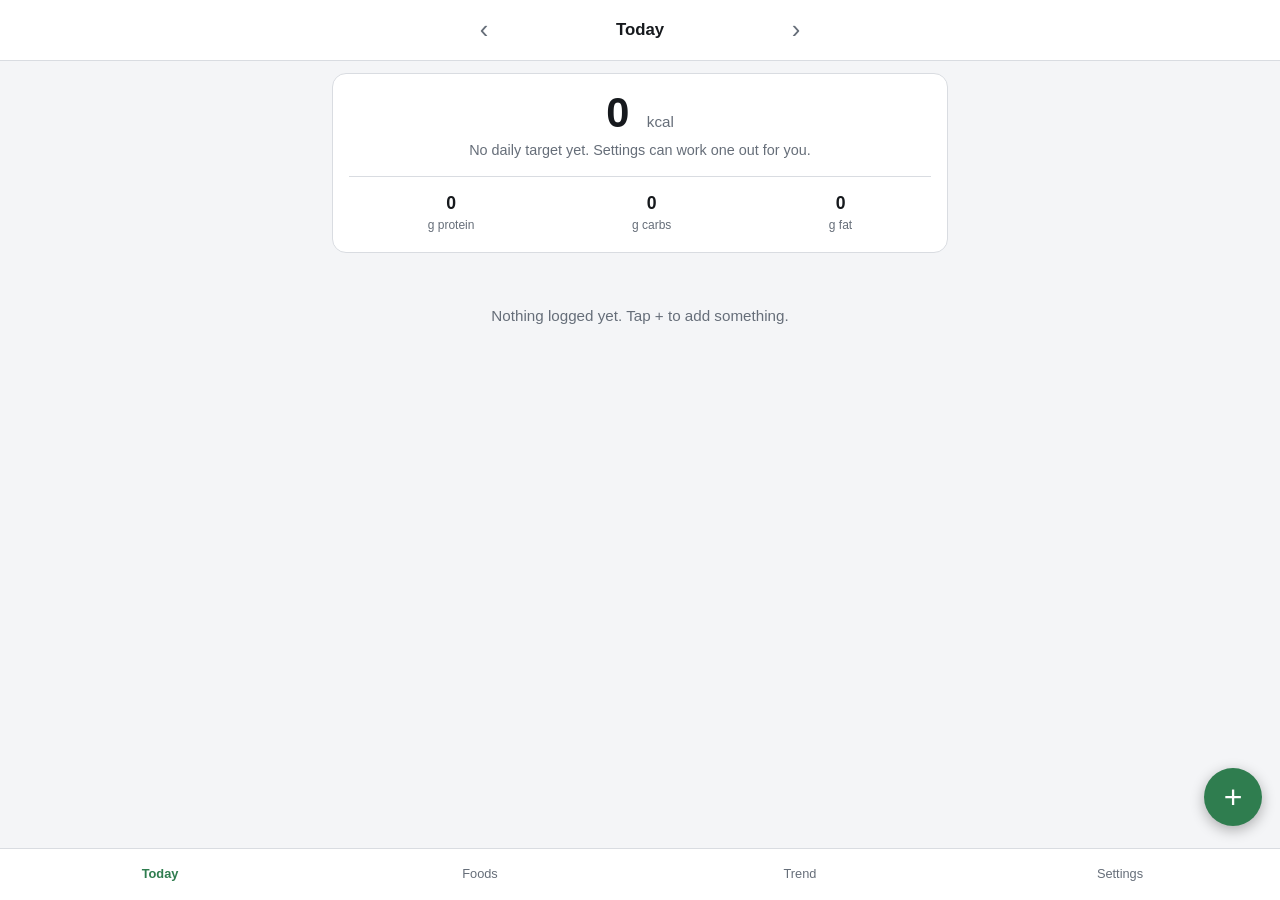
==== index.html @ dab5696a "Make the scale buttons say what happened, and add a probe 'Both buttons did nothing' was not a Bluet" ====
<!DOCTYPE html>
<html lang="en">
<head>
<meta charset="utf-8">
<meta name="viewport" content="width=device-width, initial-scale=1, viewport-fit=cover">
<meta name="theme-color" media="(prefers-color-scheme: light)" content="#ffffff">
<meta name="theme-color" media="(prefers-color-scheme: dark)" content="#1a1e24">
<meta name="mobile-web-app-capable" content="yes">
<meta name="apple-mobile-web-app-capable" content="yes">
<meta name="apple-mobile-web-app-title" content="Calories">
<title>Calorie Tracker</title>
<link rel="stylesheet" href="style.css">
<link rel="manifest" href="manifest.json">
<link rel="icon" href="icons/icon-32.png" sizes="32x32" type="image/png">
<link rel="apple-touch-icon" href="icons/icon-180.png">
</head>
<body>

<header class="topbar">
  <div class="datenav">
    <button id="prevDay" class="iconbtn" aria-label="Previous day">&#8249;</button>
    <button id="dayLabel" class="daylabel" aria-label="Change date">Today</button>
    <button id="nextDay" class="iconbtn" aria-label="Next day">&#8250;</button>
  </div>
  <input type="date" id="datePicker" class="visually-hidden" aria-label="Pick a date">
</header>

<main>

  <!-- ================= TODAY ================= -->
  <section id="view-today" class="view">

    <div class="summary">
      <div class="kcal">
        <span id="kcalBig">0</span>
        <span class="unit" id="kcalUnit">kcal</span>
      </div>
      <div id="kcalCaption" class="target"></div>
      <div class="bar" id="kcalBar" hidden><div id="kcalBarFill"></div></div>
      <div class="macros">
        <div><b id="mProtein">0</b><span>g protein</span></div>
        <div><b id="mCarbs">0</b><span>g carbs</span></div>
        <div><b id="mFat">0</b><span>g fat</span></div>
      </div>
    </div>

    <div id="logList"></div>

  </section>

  <!-- ============= FOODS AND MEALS ============= -->
  <section id="view-foods" class="view" hidden>
    <div class="segmented" id="foodsSegment">
      <button data-seg="foods" class="is-active">Foods</button>
      <button data-seg="meals">Meals</button>
    </div>

    <div id="foodsPane">
      <div class="rowbar">
        <input type="search" id="foodFilter" placeholder="Search your foods" autocomplete="off">
        <button id="foodsScanBtn" class="btn" aria-label="Scan a barcode">Scan</button>
        <button id="newFoodBtn" class="btn primary">New</button>
      </div>
      <div id="foodList"></div>
    </div>

    <div id="mealsPane" hidden>
      <div class="rowbar">
        <input type="search" id="mealFilter" placeholder="Search your meals" autocomplete="off">
        <button id="newMealBtn" class="btn primary">New</button>
      </div>
      <div id="mealList"></div>
    </div>
  </section>

  <!-- ================= TREND ================= -->
  <section id="view-trend" class="view" hidden>
    <div class="card">
      <h2>Weigh in</h2>
      <div class="qtyrow">
        <input type="number" id="weightInput" inputmode="decimal" step="0.1"
               placeholder="lbs" aria-label="Weight in pounds">
        <input type="date" id="weightDate" aria-label="Date of this weigh-in">
      </div>
      <div class="grid4">
        <label class="field"><span>Body fat % (optional)</span>
          <input type="number" id="bodyFatInput" inputmode="decimal" step="0.1"
                 placeholder="from your scale"></label>
        <label class="field"><span>Muscle mass, lb (optional)</span>
          <input type="number" id="muscleInput" inputmode="decimal" step="0.1"
                 placeholder="from your scale"></label>
      </div>
      <button id="saveWeight" class="btn primary wide">Save weight</button>
      <div id="bleBox">
        <button id="bleConnect" class="btn wide">Read from my scale</button>
        <button id="bleAll" class="btn wide">Show every device</button>
        <button id="bleProbe" class="btn wide">What does my scale offer?</button>
      </div>
      <p id="bleMsg" class="msg"></p>
      <pre id="bleReport" class="report" hidden></pre>
      <p id="weightMsg" class="msg"></p>
    </div>

    <div class="card">
      <h2>Trend</h2>
      <div id="chart" class="chart"></div>
      <p id="chartCaption" class="hint"></p>
    </div>

    <div class="card">
      <h2>What you actually burn</h2>
      <div id="tdeeBody"></div>
    </div>

    <div class="card">
      <h2>BMI and body composition</h2>
      <div id="compBody"></div>
    </div>

    <div class="card">
      <h2>Getting to your goal</h2>
      <div id="goalBody"></div>
    </div>

    <div class="card" id="plateauCard">
      <h2>Are you still losing?</h2>
      <div id="plateauBody"></div>
    </div>

    <div class="card">
      <h2>Recent weigh-ins</h2>
      <div id="weighList"></div>
    </div>
  </section>

  <!-- ================ SETTINGS =============== -->
  <section id="view-settings" class="view" hidden>
    <div class="card">
      <h2>Daily target</h2>
      <label class="field">
        <span>Target calories</span>
        <input type="number" id="setTargetKcal" inputmode="numeric" placeholder="e.g. 2000">
      </label>
      <label class="field">
        <span>Goal weight (lbs)</span>
        <input type="number" id="setGoalWeight" inputmode="decimal" placeholder="optional">
      </label>
      <label class="field">
        <span>Aiming to lose (lbs per week)</span>
        <input type="number" id="setTargetRate" inputmode="decimal" step="0.25"
               placeholder="1">
      </label>
      <p class="hint">The rate is what the Trend screen uses to work out a new
        target if your losses stall. One pound a week is a 500 kcal daily gap.</p>
      <button id="saveSettingsBtn" class="btn primary wide">Save</button>
      <p id="settingsMsg" class="msg"></p>
    </div>

    <div class="card">
      <h2>Work out a target for me</h2>
      <p class="hint">If you don't know where to start, this estimates your
        burn rate from your body and how active you are. It is a formula, not
        a measurement — it gets you through the first fortnight, and then the
        Trend screen replaces it with your real number.</p>

      <div class="grid4">
        <label class="field"><span>Current weight (lbs)</span>
          <input type="number" id="estWeight" inputmode="decimal" step="0.1"></label>
        <label class="field"><span>Age</span>
          <input type="number" id="estAge" inputmode="numeric"></label>
        <label class="field"><span>Height (feet)</span>
          <input type="number" id="estFeet" inputmode="numeric"></label>
        <label class="field"><span>and inches</span>
          <input type="number" id="estInches" inputmode="numeric"></label>
      </div>

      <label class="field"><span>Formula</span>
        <select id="estSex">
          <option value="male">Male</option>
          <option value="female">Female</option>
        </select>
      </label>

      <label class="field"><span>How active are you?</span>
        <select id="estActivity"></select>
      </label>

      <label class="field"><span>Body fat % (optional)</span>
        <input type="number" id="estBodyFat" inputmode="decimal" step="0.1"
               placeholder="leave blank if you don't know"></label>
      <p class="hint">Only fill that in if you've actually had it measured. If
        you do, it switches to a formula based on lean mass, which needs
        neither your age nor the choice above.</p>

      <button id="estimateBtn" class="btn primary wide">Work it out</button>
      <div id="estimateResult"></div>
    </div>

    <div class="card">
      <h2>USDA lookups &mdash; worth setting up</h2>
      <p class="hint"><b>Add a key and scanning gets noticeably better.</b>
        USDA FoodData Central stores the nutrition panel exactly as printed on
        the packet, so a scan needs no guessing at all. It is asked alongside
        Open Food Facts on every scan and its answer wins whenever it has one.</p>
      <p class="hint">The key is free, takes about thirty seconds, and stays on
        this phone - it is only ever sent to USDA, and is never committed to
        the repository. Without one the app still works: Open Food Facts covers
        more products, it just often lacks the serving size.</p>
      <label class="field"><span>USDA key</span>
        <input type="text" id="usdaKey" autocomplete="off" spellcheck="false"
               placeholder="leave blank to use the shared key"></label>
      <button id="saveUsdaKey" class="btn primary wide">Save key</button>
      <button id="testUsdaKey" class="btn wide">Test the lookup</button>
      <p id="usdaMsg" class="msg"></p>
      <p class="hint">Free keys come from
        <a id="usdaSignup" href="https://fdc.nal.usda.gov/api-key-signup.html"
           target="_blank" rel="noopener">fdc.nal.usda.gov</a>.</p>
    </div>

    <div class="card">
      <h2>Check my foods</h2>
      <p class="hint">Goes through everything in your library looking for
        mistakes: calories that do not match the macros, portions that are the
        wrong size, a barcode on two foods. It can also re-ask the databases
        about anything you scanned and tell you where your figures differ from
        theirs. It only reports - nothing is changed.</p>
      <button id="auditBtn" class="btn primary wide">Check my foods</button>
      <button id="auditOnlineBtn" class="btn wide">Also re-check against the databases</button>
      <p id="auditMsg" class="msg"></p>
      <div id="auditResults"></div>
    </div>

    <div class="card">
      <h2>Backup</h2>
      <p class="hint">Your data lives in this browser only. If you clear site
        data or switch phones it is gone, so export a copy now and then.</p>
      <button id="exportBtn" class="btn wide">Export a backup file</button>
      <button id="importBtn" class="btn wide">Restore from a backup file</button>
      <input type="file" id="importFile" accept="application/json,.json" class="visually-hidden">
      <p id="backupMsg" class="msg"></p>
    </div>

    <div class="card">
      <h2>The app itself</h2>
      <p id="offlineState" class="hint">Checking...</p>
      <button id="updateBtn" class="btn wide">Check for an update</button>
    </div>

    <div class="card danger">
      <h2>Danger zone</h2>
      <button id="clearBtn" class="btn wide danger">Erase all data</button>
    </div>

    <p class="version">Calorie Tracker &middot; build
      <span id="buildId">unknown</span></p>
  </section>

</main>

<button id="fab" class="fab" aria-label="Log food">+</button>

<nav class="tabs">
  <button class="tab is-active" data-view="today">Today</button>
  <button class="tab" data-view="foods">Foods</button>
  <button class="tab" data-view="trend">Trend</button>
  <button class="tab" data-view="settings">Settings</button>
</nav>

<!-- ============== SHEET: pick a food ============== -->
<div id="pickSheet" class="sheet" hidden>
  <div class="sheet-panel">
    <div class="sheet-head">
      <h2>Log food</h2>
      <button class="iconbtn close" data-close aria-label="Close">&times;</button>
    </div>

    <div class="mealtimes" id="mealTimePicker">
      <button data-meal="breakfast">Breakfast</button>
      <button data-meal="lunch">Lunch</button>
      <button data-meal="dinner">Dinner</button>
      <button data-meal="snack">Snack</button>
    </div>

    <div class="segmented" id="pickSegment">
      <button data-seg="foods" class="is-active">Foods</button>
      <button data-seg="meals">Meals</button>
    </div>

    <div class="rowbar">
      <input type="search" id="pickSearch" placeholder="Search food" autocomplete="off">
      <button id="pickScanBtn" class="btn">Scan</button>
    </div>
    <div id="pickResults" class="picklist"></div>
    <button id="pickNewFood" class="btn wide">Add a food that isn't here yet</button>
  </div>
</div>

<!-- ============== SHEET: quantity ============== -->
<div id="qtySheet" class="sheet" hidden>
  <div class="sheet-panel">
    <div class="sheet-head">
      <h2 id="qtyFoodName">Food</h2>
      <button class="iconbtn close" data-close aria-label="Close">&times;</button>
    </div>
    <div class="qtyrow">
      <input type="number" id="qtyAmount" inputmode="decimal" step="any" value="1">
      <select id="qtyPortion"></select>
    </div>
    <p id="qtyPreview" class="preview"></p>
    <button id="qtyConfirm" class="btn primary wide">Add to log</button>
  </div>
</div>

<!-- ============== SHEET: barcode scanner ============== -->
<div id="scanSheet" class="sheet" hidden>
  <div class="sheet-panel">
    <div class="sheet-head">
      <h2>Scan a barcode</h2>
      <button class="iconbtn close" data-close aria-label="Close">&times;</button>
    </div>
    <div class="scanstage">
      <div id="scanStage" class="scanvideo"></div>
      <div class="reticle"></div>
    </div>
    <p id="scanStatus" class="msg"></p>
    <details id="manualBox" class="helper">
      <summary>Type the number instead</summary>
      <div class="helper-body">
        <p>Every barcode has its digits printed underneath it.</p>
        <div class="qtyrow">
          <input type="text" id="manualCode" inputmode="numeric"
                 autocomplete="off" placeholder="012345678905">
          <button id="manualGo" class="btn primary">Look up</button>
        </div>
      </div>
    </details>
  </div>
</div>

<!-- ============== SHEET: food editor ============== -->
<div id="foodSheet" class="sheet" hidden>
  <div class="sheet-panel">
    <div class="sheet-head">
      <h2 id="foodSheetTitle">New food</h2>
      <button class="iconbtn close" data-close aria-label="Close">&times;</button>
    </div>

    <label class="field"><span>Name</span>
      <input type="text" id="fName" placeholder="Butterbread"></label>
    <label class="field"><span>Brand</span>
      <input type="text" id="fBrand" placeholder="Nature's Own"></label>
    <label class="field"><span>Barcode</span>
      <input type="text" id="fBarcode" inputmode="numeric" placeholder="optional"></label>
    <p id="foodNotes" class="notes" hidden></p>

    <h3>Nutrition</h3>

    <div id="servingPane">
      <p class="hint" id="svHint">Copy this straight off the label, exactly as
        it's written. The serving weight in grams is printed there too, usually
        in brackets right after the serving size - "1 slice (28g)".</p>
      <div class="grid4">
        <label class="field"><span id="svGramsLabel">One serving weighs (g)</span>
          <input type="number" id="svGrams" inputmode="decimal" step="any"></label>
        <label class="field"><span>Count it as (optional)</span>
          <input type="text" id="svName" placeholder="slice, cup, bottle"></label>
        <label class="field"><span>Calories</span>
          <input type="number" id="svKcal" inputmode="decimal" step="any"></label>
        <label class="field"><span>Protein g</span>
          <input type="number" id="svProtein" inputmode="decimal" step="any"></label>
        <label class="field"><span>Carbs g</span>
          <input type="number" id="svCarbs" inputmode="decimal" step="any"></label>
        <label class="field"><span>Fat g</span>
          <input type="number" id="svFat" inputmode="decimal" step="any"></label>
      </div>
      <div id="svSuggest" class="notes" hidden></div>
      <p id="svEcho" class="hint"></p>
    </div>

    <h3>Other ways you measure it
      <span class="hint-inline">(optional)</span></h3>
    <p class="hint">The serving above is already one way. Add more if you
      measure it differently at different times - a cup as well as a slice.
      Grams is always available without adding anything.</p>
    <div id="portionRows"></div>
    <button id="addPortionBtn" class="btn small">Add a portion</button>

    <div class="sheet-actions">
      <button id="deleteFoodBtn" class="btn danger" hidden>Delete</button>
      <button id="saveFoodBtn" class="btn primary">Save food</button>
    </div>
    <p id="foodMsg" class="msg"></p>
  </div>
</div>

<!-- ============== SHEET: meal builder ============== -->
<div id="mealSheet" class="sheet" hidden>
  <div class="sheet-panel">
    <div class="sheet-head">
      <h2 id="mealSheetTitle">New meal</h2>
      <button class="iconbtn close" data-close aria-label="Close">&times;</button>
    </div>

    <label class="field"><span>Name</span>
      <input type="text" id="mealName" placeholder="Bologna sandwich"></label>

    <h3>What goes in it</h3>
    <div id="mealItems"></div>
    <div class="rowbar">
      <button id="mealAddItem" class="btn small">Add an ingredient</button>
      <button id="mealScanItem" class="btn small">Scan one in</button>
    </div>

    <p id="mealTotals" class="preview"></p>

    <details class="helper">
      <summary>I cooked a batch of this</summary>
      <div class="helper-body">
        <p>For a pot of chilli: list everything that went in, weigh the
          finished pot, and press the button. You get a new food worked out
          per 100 g, so from then on you weigh your bowl and log the grams.</p>
        <div class="qtyrow">
          <input type="number" id="batchGrams" inputmode="decimal" step="any"
                 placeholder="finished weight in g">
          <button id="batchBtn" class="btn">Make it a food</button>
        </div>
      </div>
    </details>

    <div class="sheet-actions">
      <button id="deleteMealBtn" class="btn danger" hidden>Delete</button>
      <button id="saveMealBtn" class="btn primary">Save meal</button>
    </div>
    <p id="mealMsg" class="msg"></p>
  </div>
</div>

<!-- ============== SHEET: log a meal ============== -->
<div id="mealLogSheet" class="sheet" hidden>
  <div class="sheet-panel">
    <div class="sheet-head">
      <h2 id="mealLogName">Meal</h2>
      <button class="iconbtn close" data-close aria-label="Close">&times;</button>
    </div>
    <p class="hint">Change any line before logging it - four slices of bologna
      today instead of three. The saved meal stays as it was.</p>
    <div id="mealLogItems"></div>
    <p id="mealLogTotals" class="preview"></p>
    <button id="mealLogConfirm" class="btn primary wide">Add to log</button>
  </div>
</div>

<div id="toast" class="toast" hidden></div>

<script src="store.js"></script>
<script src="scan.js"></script>
<script src="usda.js"></script>
<script src="audit.js"></script>
<script src="bluetooth.js"></script>
<script src="trend.js"></script>
<script src="app.js"></script>
</body>
</html>
---- style.css ----
/* style.css — mobile first. Big tap targets, thumb-reachable actions. */

:root {
  color-scheme: light dark;
  --bg: #f4f5f7;
  --surface: #ffffff;
  --surface-2: #eceef1;
  --line: #d9dce1;
  --text: #16191d;
  --muted: #666e79;
  --accent: #2f7d4f;
  --accent-text: #ffffff;
  --danger: #b3261e;
  --radius: 14px;
  --safe-bottom: env(safe-area-inset-bottom, 0px);
}

@media (prefers-color-scheme: dark) {
  :root {
    --bg: #111418;
    --surface: #1a1e24;
    --surface-2: #232830;
    --line: #333a44;
    --text: #e8eaed;
    --muted: #9aa3ae;
    --accent: #4caf7d;
    --accent-text: #07130d;
    --danger: #f2635a;
  }
}

* { box-sizing: border-box; }

body {
  margin: 0;
  background: var(--bg);
  color: var(--text);
  font: 16px/1.45 -apple-system, BlinkMacSystemFont, "Segoe UI", Roboto, sans-serif;
  padding-bottom: calc(140px + var(--safe-bottom));
  -webkit-text-size-adjust: 100%;
}

h2 { font-size: 1rem; margin: 0 0 12px; }
h3 { font-size: .9rem; margin: 20px 0 8px; }

.visually-hidden {
  position: absolute; width: 1px; height: 1px;
  overflow: hidden; clip: rect(0 0 0 0); white-space: nowrap;
}

/* ---------- top bar ---------- */

.topbar {
  position: sticky; top: 0; z-index: 5;
  background: var(--surface);
  border-bottom: 1px solid var(--line);
  padding: 8px 12px;
}

.datenav { display: flex; align-items: center; justify-content: center; gap: 4px; }

.daylabel {
  flex: 1; max-width: 260px;
  background: none; border: 0; color: var(--text);
  font: inherit; font-weight: 600; font-size: 1.05rem;
  padding: 8px; cursor: pointer;
}

.iconbtn {
  background: none; border: 0; color: var(--muted);
  font-size: 1.6rem; line-height: 1;
  width: 44px; height: 44px; cursor: pointer;
}

/* ---------- layout ---------- */

main { padding: 12px; max-width: 640px; margin: 0 auto; }

.card {
  background: var(--surface);
  border: 1px solid var(--line);
  border-radius: var(--radius);
  padding: 16px;
  margin-bottom: 12px;
}

.card.danger { border-color: var(--danger); }

/* ---------- summary ---------- */

.summary {
  background: var(--surface);
  border: 1px solid var(--line);
  border-radius: var(--radius);
  padding: 18px 16px;
  text-align: center;
  margin-bottom: 14px;
}

.kcal { font-size: 2.6rem; font-weight: 700; line-height: 1; }
.kcal .unit { font-size: .95rem; font-weight: 500; color: var(--muted); margin-left: 6px; }
.target { color: var(--muted); font-size: .9rem; margin-top: 6px; min-height: 1.2em; }
.target.over { color: var(--danger); }

/* How much of the day's allowance is gone. Fills up, then turns red. */
.bar {
  height: 8px;
  background: var(--surface-2);
  border: 1px solid var(--line);
  border-radius: 999px;
  overflow: hidden;
  margin-top: 12px;
}
.bar[hidden] { display: none; }
.bar > div {
  height: 100%;
  width: 0;
  background: var(--accent);
  border-radius: 999px;
  transition: width .25s ease;
}
.bar.over > div { background: var(--danger); }

.fits { color: var(--text); font-weight: 600; }

.macros {
  display: flex; justify-content: space-around;
  margin-top: 16px; padding-top: 14px;
  border-top: 1px solid var(--line);
}
.macros div { display: flex; flex-direction: column; }
.macros b { font-size: 1.1rem; }
.macros span { font-size: .75rem; color: var(--muted); }

/* ---------- log ---------- */

.mealgroup { margin-bottom: 14px; }

.mealhead {
  display: flex; justify-content: space-between; align-items: baseline;
  padding: 0 4px 6px;
  font-size: .8rem; font-weight: 700;
  text-transform: uppercase; letter-spacing: .06em;
  color: var(--muted);
}

.entry {
  display: flex; align-items: center; gap: 10px;
  background: var(--surface);
  border: 1px solid var(--line);
  border-radius: var(--radius);
  padding: 12px 14px;
  margin-bottom: 6px;
}

.entry-main { flex: 1; min-width: 0; }
.entry-name { font-weight: 600; }
.entry-sub { font-size: .8rem; color: var(--muted); }
.entry-kcal { font-weight: 600; white-space: nowrap; }

.entry .del {
  background: none; border: 0; color: var(--muted);
  font-size: 1.3rem; width: 36px; height: 36px; cursor: pointer;
}
.entry .del:hover { color: var(--danger); }

.empty {
  text-align: center; color: var(--muted);
  padding: 36px 20px; font-size: .95rem;
}

/* ---------- foods list ---------- */

.rowbar { display: flex; gap: 8px; margin-bottom: 12px; }
.rowbar input { flex: 1; }

.fooditem {
  display: flex; align-items: center; gap: 10px;
  width: 100%; text-align: left;
  background: var(--surface);
  border: 1px solid var(--line);
  border-radius: var(--radius);
  padding: 12px 14px; margin-bottom: 6px;
  color: var(--text); font: inherit; cursor: pointer;
}
.fooditem .fi-main { flex: 1; min-width: 0; }
.fooditem .fi-name { font-weight: 600; }
.fooditem .fi-sub { font-size: .8rem; color: var(--muted); }

/* ---------- forms ---------- */

input, select, textarea {
  background: var(--surface-2);
  border: 1px solid var(--line);
  border-radius: 10px;
  color: var(--text);
  font: inherit;
  padding: 11px 12px;
  width: 100%;
  min-height: 44px;
}

input:focus, select:focus { outline: 2px solid var(--accent); outline-offset: 1px; }

.field { display: block; margin-bottom: 10px; }
.field > span {
  display: block; font-size: .78rem; color: var(--muted);
  margin-bottom: 4px;
}

.grid4 { display: grid; grid-template-columns: 1fr 1fr; gap: 8px; }

.btn {
  background: var(--surface-2);
  border: 1px solid var(--line);
  border-radius: 10px;
  color: var(--text);
  font: inherit; font-weight: 600;
  padding: 12px 16px;
  min-height: 44px;
  cursor: pointer;
}
.btn.primary { background: var(--accent); border-color: var(--accent); color: var(--accent-text); }
.btn.danger { color: var(--danger); border-color: var(--danger); background: none; }
.btn.wide { display: block; width: 100%; margin-top: 8px; }
.btn.small { padding: 8px 12px; min-height: 38px; font-size: .85rem; }

.hint { color: var(--muted); font-size: .82rem; margin: 0 0 10px; }
.hint-inline { color: var(--muted); font-weight: 400; font-size: .78rem; }
.msg { font-size: .85rem; color: var(--muted); min-height: 1.2em; margin: 8px 0 0; }
.msg.err { color: var(--danger); }
.version { text-align: center; color: var(--muted); font-size: .75rem; }

.helper { margin: 10px 0 4px; }
.helper summary { cursor: pointer; color: var(--muted); font-size: .85rem; padding: 6px 0; }
.helper-body { padding-top: 8px; }
.helper-body p { font-size: .82rem; color: var(--muted); margin-top: 0; }

/* ---------- fab + tabs ---------- */

.fab {
  position: fixed; right: 18px;
  bottom: calc(74px + var(--safe-bottom));
  width: 58px; height: 58px; border-radius: 50%;
  background: var(--accent); color: var(--accent-text);
  border: 0; font-size: 2rem; line-height: 1;
  box-shadow: 0 4px 14px rgba(0,0,0,.3);
  cursor: pointer; z-index: 6;
}

.tabs {
  position: fixed; left: 0; right: 0; bottom: 0; z-index: 6;
  display: flex;
  background: var(--surface);
  border-top: 1px solid var(--line);
  padding-bottom: var(--safe-bottom);
}
.tab {
  flex: 1; background: none; border: 0;
  color: var(--muted); font: inherit; font-size: .8rem;
  padding: 16px 4px; cursor: pointer;
}
.tab.is-active { color: var(--accent); font-weight: 700; }

/* ---------- sheets ---------- */

.sheet {
  position: fixed; inset: 0; z-index: 20;
  background: rgba(0,0,0,.5);
  display: flex; align-items: flex-end; justify-content: center;
}
.sheet[hidden] { display: none; }

.sheet-panel {
  background: var(--bg);
  width: 100%; max-width: 640px;
  max-height: 92vh; overflow-y: auto;
  border-radius: 18px 18px 0 0;
  padding: 16px 16px calc(24px + var(--safe-bottom));
}

.sheet-head {
  display: flex; align-items: center; justify-content: space-between;
  margin-bottom: 12px;
}
.sheet-head h2 { margin: 0; font-size: 1.1rem; }

.mealtimes { display: flex; gap: 6px; margin-bottom: 12px; }
.mealtimes button {
  flex: 1; background: var(--surface-2);
  border: 1px solid var(--line); border-radius: 999px;
  color: var(--muted); font: inherit; font-size: .8rem;
  padding: 9px 4px; min-height: 40px; cursor: pointer;
}
.mealtimes button.is-active {
  background: var(--accent); border-color: var(--accent);
  color: var(--accent-text); font-weight: 700;
}

.picklist { margin-top: 10px; max-height: 46vh; overflow-y: auto; }

.qtyrow { display: flex; gap: 8px; }
.qtyrow input { flex: 1; font-size: 1.4rem; text-align: center; }
.qtyrow select { flex: 1.4; }

.preview {
  text-align: center; color: var(--muted);
  font-size: .9rem; margin: 14px 0;
  min-height: 2.6em;
}
.preview b { color: var(--text); font-size: 1.5rem; }

.sheet-actions { display: flex; gap: 8px; margin-top: 20px; }
.sheet-actions .btn { flex: 1; }

/* ---------- segmented control ---------- */

.segmented {
  display: flex; gap: 4px;
  background: var(--surface-2);
  border: 1px solid var(--line);
  border-radius: 999px;
  padding: 3px;
  margin-bottom: 12px;
}
.segmented button {
  flex: 1; background: none; border: 0; border-radius: 999px;
  color: var(--muted); font: inherit; font-size: .85rem;
  padding: 9px 4px; min-height: 38px; cursor: pointer;
}
.segmented button.is-active {
  background: var(--surface); color: var(--text); font-weight: 700;
}

/* ---------- portion + weigh-to-derive ---------- */

.portionwrap {
  border: 1px solid transparent;
  border-radius: 10px;
  margin-bottom: 8px;
}
.portionrow { display: flex; gap: 8px; margin: 0; align-items: center; }
.portionrow input:first-child { flex: 2; }
.portionrow input.p-grams { flex: 1; }
.portionrow button {
  background: none; border: 0; color: var(--muted);
  font-size: 1.3rem; width: 40px; height: 44px; cursor: pointer;
}
.portionrow .weighbtn {
  width: auto; padding: 0 10px; font-size: .78rem; font-weight: 600;
  border: 1px solid var(--line); border-radius: 8px;
  background: var(--surface-2); height: 40px;
}

.weighstrip {
  display: flex; flex-wrap: wrap; gap: 8px; align-items: center;
  background: var(--surface-2);
  border: 1px solid var(--line);
  border-radius: 10px;
  padding: 10px;
  margin: 6px 0 0;
}
.weighstrip[hidden] { display: none; }
.weighstrip input { flex: 1; min-width: 110px; }
.weighstrip .w-out { flex-basis: 100%; margin: 0; }

/* ---------- meal rows ---------- */

.itemrow { display: flex; gap: 6px; align-items: center; margin-bottom: 8px; }
.itemrow .m-food { flex: 3; min-width: 0; }
.itemrow .m-qty { flex: 1; min-width: 62px; }
.itemrow .m-portion { flex: 1.6; min-width: 0; }
.itemrow .rowdel {
  background: none; border: 0; color: var(--muted);
  font-size: 1.3rem; width: 34px; height: 44px; cursor: pointer; flex: none;
}
.logrow-name { flex: 3; min-width: 0; font-size: .9rem; }

/* ---------- trend ---------- */

.chart { width: 100%; }
.chartsvg { width: 100%; height: auto; display: block; }
.chartsvg .grid { stroke: var(--line); stroke-width: 1; }
.chartsvg .axis { fill: var(--muted); font-size: 9px; }
.chartsvg .raw { fill: var(--muted); opacity: .45; }
.chartsvg .trendline { fill: none; stroke: var(--accent); stroke-width: 2.5; }

.bignum { font-size: 1.1rem; }
.bignum b { font-size: 2.1rem; }

.badge {
  display: inline-block;
  border-radius: 999px;
  padding: 3px 10px;
  font-size: .72rem; font-weight: 700;
  text-transform: uppercase; letter-spacing: .05em;
  border: 1px solid var(--line);
  color: var(--muted);
  margin: 6px 0;
}
.badge-ok, .badge-none { }
.badge-low, .badge-watch { color: #b07d00; border-color: #b07d00; }
.badge-likely { color: #c05621; border-color: #c05621; }
.badge-confirmed { color: var(--danger); border-color: var(--danger); }

.adjust {
  border-top: 1px solid var(--line);
  margin-top: 14px; padding-top: 12px;
}

/* ---------- scanner ---------- */

.scanstage {
  position: relative;
  width: 100%;
  aspect-ratio: 4 / 3;
  background: #000;
  border-radius: var(--radius);
  overflow: hidden;
  display: flex; align-items: center; justify-content: center;
}
/* The video is built and torn down by scan.js, so it gets its own box and
   the aiming frame sits above it untouched. */
.scanvideo { position: absolute; inset: 0; }
.scanvideo video {
  width: 100%; height: 100%;
  object-fit: cover;
  display: block;
}

/* A window to aim through. Barcodes are wide and short, so this is too. */
.reticle {
  position: absolute; left: 8%; right: 8%; top: 30%; bottom: 30%;
  border: 2px solid rgba(255,255,255,.85);
  border-radius: 8px;
  box-shadow: 0 0 0 100vmax rgba(0,0,0,.35);
  pointer-events: none;
}

.notes {
  background: var(--surface-2);
  border: 1px solid var(--line);
  border-left: 3px solid var(--accent);
  border-radius: 8px;
  color: var(--muted);
  font-size: .82rem;
  padding: 10px 12px;
  margin: 0 0 12px;
}
.notes[hidden] { display: none; }

.report {
  background: var(--surface-2);
  border: 1px solid var(--line);
  border-radius: 10px;
  padding: 10px 12px;
  margin: 10px 0 0;
  font-size: .75rem;
  line-height: 1.4;
  white-space: pre-wrap;
  word-break: break-all;
  overflow-x: auto;
}
.report[hidden] { display: none; }

/* ---------- toast ---------- */

.toast {
  position: fixed; left: 50%; transform: translateX(-50%);
  bottom: calc(90px + var(--safe-bottom)); z-index: 40;
  background: var(--surface);
  border: 1px solid var(--line);
  border-radius: 999px;
  padding: 10px 18px;
  font-size: .88rem;
  box-shadow: 0 4px 14px rgba(0,0,0,.3);
  max-width: 90vw;
}
.toast[hidden] { display: none; }
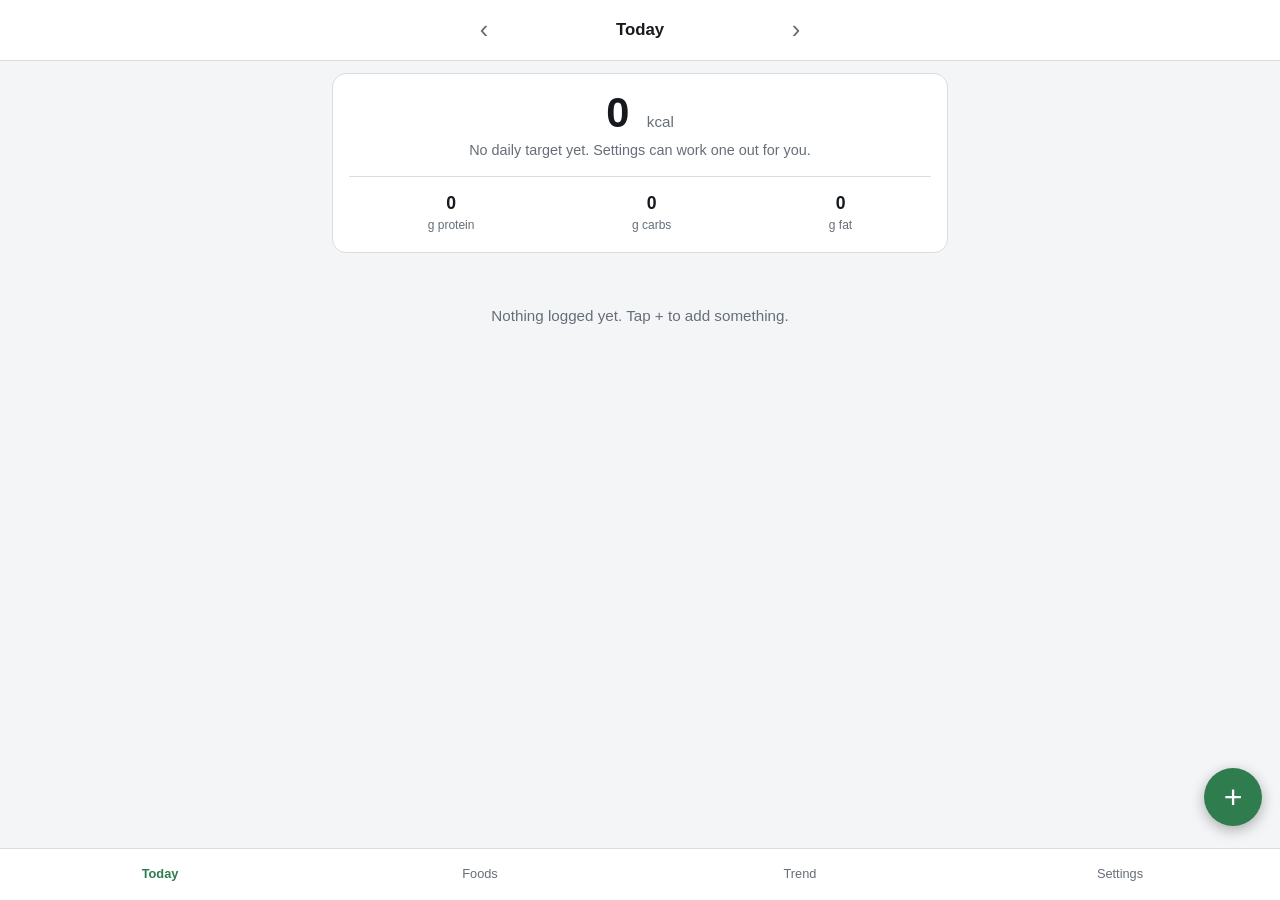
==== commit f7f03f33: "Search foods by name, for anything without a barcode Scanning covers the kitchen; a takeaway has no " ====
--- a/index.html
+++ b/index.html
@@ -91,13 +91,6 @@
                  placeholder="from your scale"></label>
       </div>
       <button id="saveWeight" class="btn primary wide">Save weight</button>
-      <div id="bleBox">
-        <button id="bleConnect" class="btn wide">Read from my scale</button>
-        <button id="bleAll" class="btn wide">Show every device</button>
-        <button id="bleProbe" class="btn wide">What does my scale offer?</button>
-      </div>
-      <p id="bleMsg" class="msg"></p>
-      <pre id="bleReport" class="report" hidden></pre>
       <p id="weightMsg" class="msg"></p>
     </div>
 
@@ -145,6 +138,13 @@
         <span>Goal weight (lbs)</span>
         <input type="number" id="setGoalWeight" inputmode="decimal" placeholder="optional">
       </label>
+      <div class="grid4">
+        <label class="field"><span>Height (feet)</span>
+          <input type="number" id="setFeet" inputmode="numeric" placeholder="5"></label>
+        <label class="field"><span>and inches</span>
+          <input type="number" id="setInches" inputmode="numeric" placeholder="10"></label>
+      </div>
+      <p class="hint">Height is what makes BMI possible on the Trend screen.</p>
       <label class="field">
         <span>Aiming to lose (lbs per week)</span>
         <input type="number" id="setTargetRate" inputmode="decimal" step="0.25"
@@ -291,6 +291,8 @@
       <button id="pickScanBtn" class="btn">Scan</button>
     </div>
     <div id="pickResults" class="picklist"></div>
+    <button id="pickSearchOnline" class="btn wide">Search all foods, including
+      takeaways</button>
     <button id="pickNewFood" class="btn wide">Add a food that isn't here yet</button>
   </div>
 </div>
@@ -456,7 +458,6 @@
 <script src="scan.js"></script>
 <script src="usda.js"></script>
 <script src="audit.js"></script>
-<script src="bluetooth.js"></script>
 <script src="trend.js"></script>
 <script src="app.js"></script>
 </body>
--- a/style.css
+++ b/style.css
@@ -385,6 +385,49 @@
 .chartsvg .raw { fill: var(--muted); opacity: .45; }
 .chartsvg .trendline { fill: none; stroke: var(--accent); stroke-width: 2.5; }
 
+/* ---------- BMI bar ---------- */
+
+.bmibar-wrap { margin: 14px 0 8px; }
+
+.bmibar {
+  position: relative;
+  display: flex;
+  height: 14px;
+  border-radius: 999px;
+  overflow: hidden;
+  border: 1px solid var(--line);
+}
+.bmibar span { display: block; height: 100%; }
+.bmibar .tone-low  { background: #c8922b; }
+.bmibar .tone-good { background: var(--accent); }
+.bmibar .tone-warn { background: #c96a24; }
+.bmibar .tone-high { background: var(--danger); }
+
+/* The markers sit under the bar so they never cover the colours. */
+.bmimarks { position: relative; height: 30px; margin-top: 2px; }
+.bmimark {
+  position: absolute;
+  transform: translateX(-50%);
+  text-align: center;
+  font-size: .68rem;
+  color: var(--muted);
+  white-space: nowrap;
+}
+.bmimark b { display: block; font-size: .78rem; color: var(--text); }
+.bmimark.target::before { color: var(--accent); }
+.bmimark.target b { color: var(--accent); }
+.bmimark::before {
+  content: '▲';
+  display: block;
+  font-size: .6rem;
+  line-height: 1;
+  color: var(--text);
+}
+.bmiscale {
+  display: flex; justify-content: space-between;
+  font-size: .65rem; color: var(--muted); margin-top: 2px;
+}
+
 .bignum { font-size: 1.1rem; }
 .bignum b { font-size: 2.1rem; }
 
@@ -449,20 +492,6 @@
 }
 .notes[hidden] { display: none; }
 
-.report {
-  background: var(--surface-2);
-  border: 1px solid var(--line);
-  border-radius: 10px;
-  padding: 10px 12px;
-  margin: 10px 0 0;
-  font-size: .75rem;
-  line-height: 1.4;
-  white-space: pre-wrap;
-  word-break: break-all;
-  overflow-x: auto;
-}
-.report[hidden] { display: none; }
-
 /* ---------- toast ---------- */
 
 .toast {
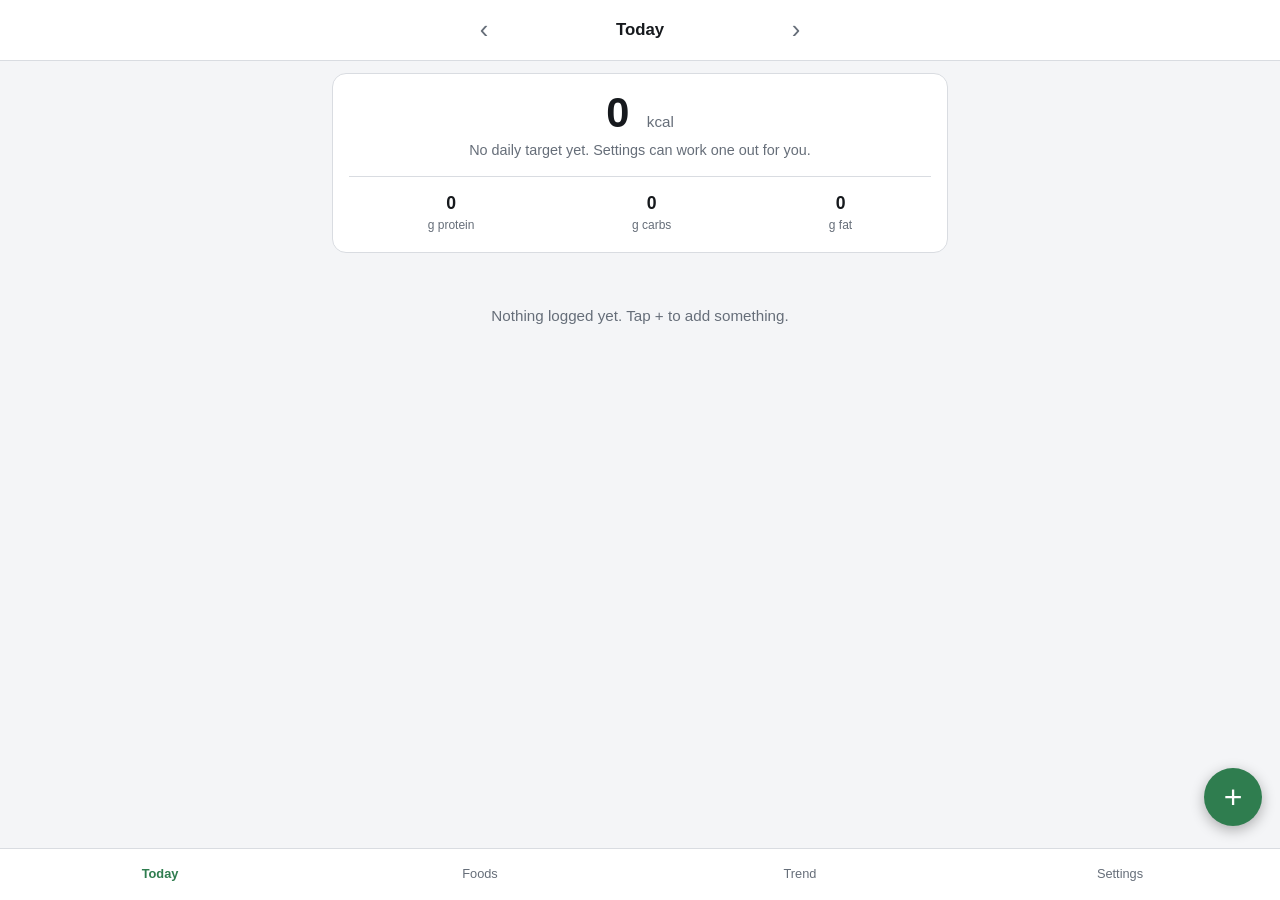
==== commit 521bc7fc: "Build the food list into the app: 13,000 foods, no key, offline Searching by name needed a USDA key " ====
--- a/index.html
+++ b/index.html
@@ -293,6 +293,7 @@
     <div id="pickResults" class="picklist"></div>
     <button id="pickSearchOnline" class="btn wide">Search all foods, including
       takeaways</button>
+    <p id="pickSearchNote" class="hint" hidden></p>
     <button id="pickNewFood" class="btn wide">Add a food that isn't here yet</button>
   </div>
 </div>
@@ -457,6 +458,7 @@
 <script src="store.js"></script>
 <script src="scan.js"></script>
 <script src="usda.js"></script>
+<script src="foodsearch.js"></script>
 <script src="audit.js"></script>
 <script src="trend.js"></script>
 <script src="app.js"></script>
